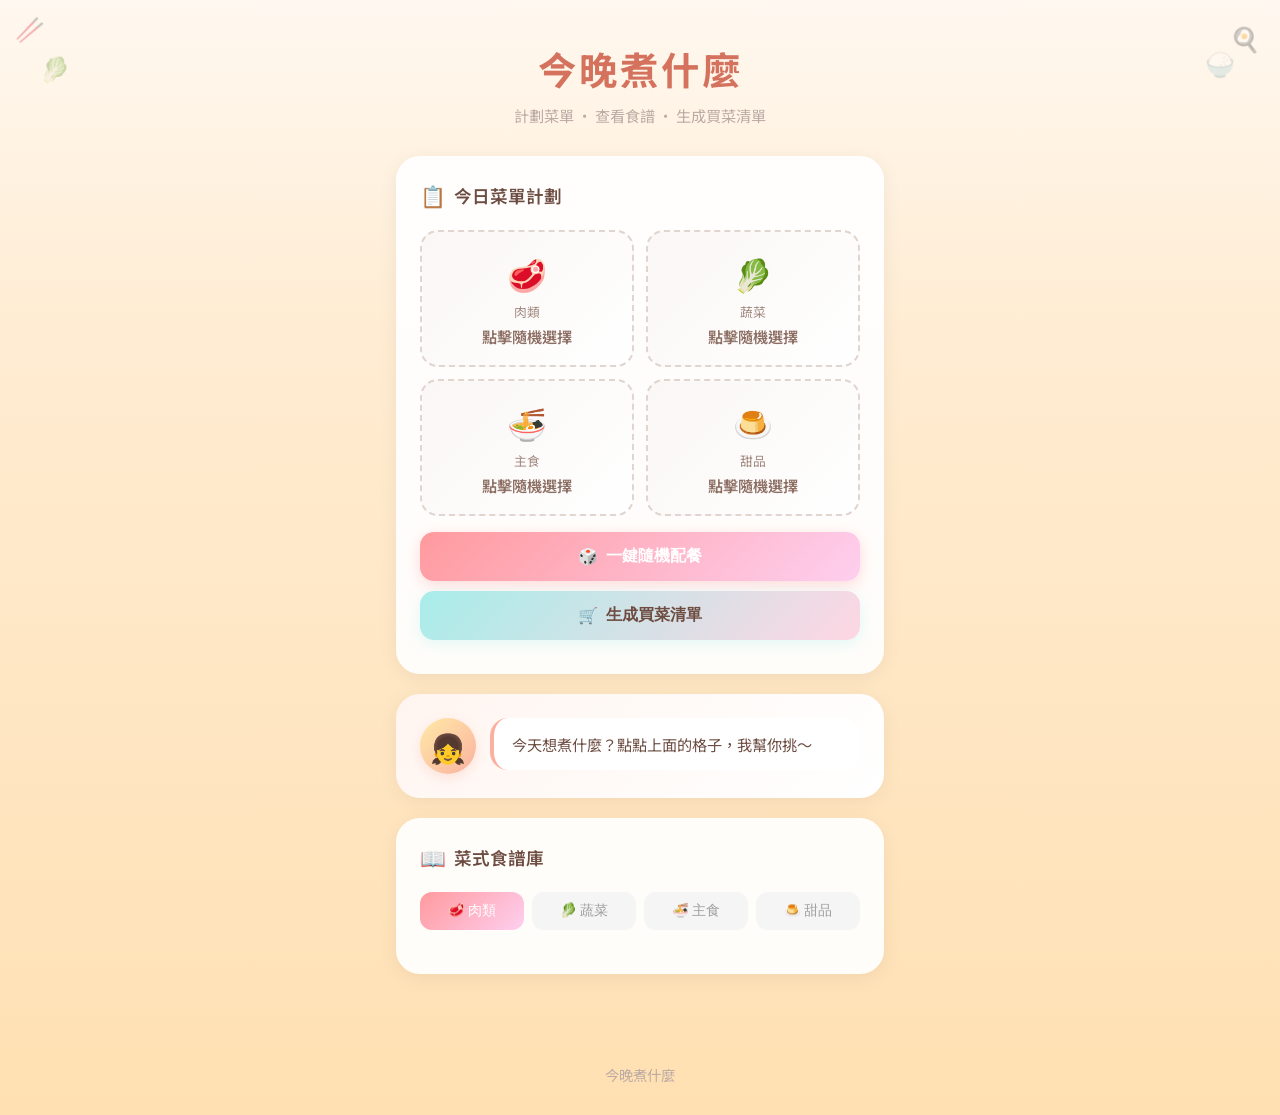
==== index.html @ 06ed7597 "Add files via upload" ====
<!DOCTYPE html>
<html lang="zh-Hant">
<head>
<meta charset="UTF-8">
<meta name="viewport" content="width=device-width, initial-scale=1.0">
<title>今晚煮什麼</title>
<link href="https://fonts.googleapis.com/css2?family=Noto+Sans+TC:wght@300;400;500;700&display=swap" rel="stylesheet">
<link rel="stylesheet" href="style.css">
</head>
<body>
<div id="app">
  <div class="header">
    <span class="floating-icon" style="top:10px;left:15px">🥢</span>
    <span class="floating-icon" style="top:20px;right:20px;animation-delay:0.5s">🍳</span>
    <span class="floating-icon" style="top:50px;left:40px;animation-delay:1s">🥬</span>
    <span class="floating-icon" style="top:45px;right:45px;animation-delay:1.5s">🍚</span>
    <h1>今晚煮什麼</h1>
    <p class="subtitle">計劃菜單 · 查看食譜 · 生成買菜清單</p>
  </div>

  <div class="container">
    <div class="section">
      <div class="section-title"><span class="icon">📋</span><span>今日菜單計劃</span></div>
      <div class="plan-grid">
        <div class="plan-slot" onclick="pickRandom('meat')">
          <div class="slot-icon">🥩</div><div class="slot-label">肉類</div>
          <div class="slot-dish" id="plan-meat">點擊隨機選擇</div>
        </div>
        <div class="plan-slot" onclick="pickRandom('veggie')">
          <div class="slot-icon">🥬</div><div class="slot-label">蔬菜</div>
          <div class="slot-dish" id="plan-veggie">點擊隨機選擇</div>
        </div>
        <div class="plan-slot" onclick="pickRandom('staple')">
          <div class="slot-icon">🍜</div><div class="slot-label">主食</div>
          <div class="slot-dish" id="plan-staple">點擊隨機選擇</div>
        </div>
        <div class="plan-slot" onclick="pickRandom('dessert')">
          <div class="slot-icon">🍮</div><div class="slot-label">甜品</div>
          <div class="slot-dish" id="plan-dessert">點擊隨機選擇</div>
        </div>
      </div>
      <button class="btn-random-all" onclick="randomAll()"><span>🎲</span> 一鍵隨機配餐</button>
      <button class="btn-shopping" onclick="generateShoppingList()"><span>🛒</span> 生成買菜清單</button>
    </div>

    <div class="section daughter-section">
      <div class="daughter-avatar">👧</div>
      <div class="daughter-bubble" id="daughterBubble">今天想煮什麼？點點上面的格子，我幫你挑～</div>
    </div>

    <div class="section">
      <div class="section-title"><span class="icon">📖</span><span>菜式食譜庫</span></div>
      <div class="category-tabs">
        <button class="tab-btn active" onclick="switchTab('meat',this)">🥩 肉類</button>
        <button class="tab-btn" onclick="switchTab('veggie',this)">🥬 蔬菜</button>
        <button class="tab-btn" onclick="switchTab('staple',this)">🍜 主食</button>
        <button class="tab-btn" onclick="switchTab('dessert',this)">🍮 甜品</button>
      </div>
      <div class="dishes-list" id="dishesList"></div>
    </div>
  </div>

  <div class="modal" id="recipeModal" onclick="if(event.target===this)closeModal()">
    <div class="modal-content">
      <button class="modal-close" onclick="closeModal()">✕</button>
      <div class="modal-header">
        <div class="modal-emoji" id="modalEmoji">🍽️</div>
        <h2 id="modalTitle">菜式名稱</h2>
        <div class="modal-tags" id="modalTags"></div>
      </div>
      <div class="modal-body">
        <div class="recipe-section"><h3>📝 食材</h3><div class="ingredients-list" id="modalIngredients"></div></div>
        <div class="recipe-section"><h3>👩‍🍳 做法</h3><div class="steps-list" id="modalSteps"></div></div>
        <div class="recipe-tip" id="modalTip"></div>
      </div>
      <button class="btn-add-plan" onclick="addToPlanFromModal()"><span>➕</span> 加入今日菜單</button>
    </div>
  </div>

  <div class="modal" id="shoppingModal" onclick="if(event.target===this)closeShoppingModal()">
    <div class="modal-content">
      <button class="modal-close" onclick="closeShoppingModal()">✕</button>
      <div class="modal-header">
        <div class="modal-emoji">🛒</div>
        <h2>買菜清單</h2>
        <p style="color:#a1887f;font-size:0.9rem">根據今日菜單自動生成</p>
      </div>
      <div class="shopping-list" id="shoppingList"></div>
      <button class="btn-copy" onclick="copyList()"><span>📋</span> 複製清單</button>
    </div>
  </div>

  <div class="footer"><p>今晚煮什麼</p></div>
</div>

<script src="app.js"></script>
</body>
</html>
---- style.css ----
/* 今晚煮什麼 - 樣式表 */

* { margin:0; padding:0; box-sizing:border-box; }

body {
  font-family: 'Noto Sans TC', -apple-system, sans-serif;
  background: linear-gradient(180deg, #fff8f0 0%, #ffecd2 30%, #ffe0b2 100%);
  min-height: 100vh;
  color: #5d4037;
}

/* ===== 頂部標題 ===== */
.header {
  text-align: center;
  padding: 40px 20px 30px;
  position: relative;
  overflow: hidden;
}

.floating-icon {
  position: absolute;
  font-size: 1.5rem;
  opacity: 0.3;
  animation: float 4s ease-in-out infinite;
}

@keyframes float {
  0%, 100% { transform: translateY(0) rotate(0deg); }
  50% { transform: translateY(-15px) rotate(10deg); }
}

.header h1 {
  font-size: 2.4rem;
  color: #d4725e;
  font-weight: 700;
  letter-spacing: 3px;
}

.subtitle {
  color: #bcaaa4;
  font-size: 0.95rem;
  margin-top: 8px;
}

/* ===== 容器 ===== */
.container {
  max-width: 520px;
  margin: 0 auto;
  padding: 0 16px 40px;
}

/* ===== 區塊 ===== */
.section {
  background: rgba(255, 255, 255, 0.92);
  border-radius: 24px;
  padding: 24px;
  margin-bottom: 20px;
  box-shadow: 0 4px 20px rgba(0, 0, 0, 0.06);
}

.section-title {
  display: flex;
  align-items: center;
  gap: 8px;
  font-size: 1.1rem;
  font-weight: 600;
  color: #6d4c41;
  margin-bottom: 20px;
}

.section-title .icon {
  font-size: 1.3rem;
}

/* ===== 今日菜單計劃 ===== */
.plan-grid {
  display: grid;
  grid-template-columns: 1fr 1fr;
  gap: 12px;
  margin-bottom: 16px;
}

.plan-slot {
  background: linear-gradient(135deg, #faf7f5 0%, #fff 100%);
  border: 2px dashed #e0d5cf;
  border-radius: 18px;
  padding: 18px 12px;
  text-align: center;
  cursor: pointer;
  transition: all 0.3s ease;
}

.plan-slot:hover {
  border-color: #ffccbc;
  transform: translateY(-3px);
  box-shadow: 0 6px 20px rgba(255, 154, 158, 0.15);
}

.plan-slot.filled {
  border-style: solid;
  border-color: #ffab91;
  background: linear-gradient(135deg, #fff3e0 0%, #fff8f0 100%);
}

.slot-icon {
  font-size: 2rem;
  margin-bottom: 6px;
}

.slot-label {
  font-size: 0.8rem;
  color: #a1887f;
  margin-bottom: 4px;
}

.slot-dish {
  font-size: 0.95rem;
  font-weight: 600;
  color: #8d6e63;
  min-height: 22px;
}

.plan-slot.filled .slot-dish {
  color: #d4725e;
}

/* ===== 按鈕 ===== */
.btn-random-all,
.btn-shopping {
  width: 100%;
  padding: 14px;
  border: none;
  border-radius: 14px;
  font-size: 1rem;
  font-weight: 600;
  cursor: pointer;
  transition: all 0.3s;
  margin-bottom: 10px;
  display: flex;
  align-items: center;
  justify-content: center;
  gap: 8px;
}

.btn-random-all {
  background: linear-gradient(135deg, #ff9a9e 0%, #fecfef 100%);
  color: #fff;
  box-shadow: 0 4px 15px rgba(255, 154, 158, 0.35);
}

.btn-random-all:hover {
  transform: translateY(-2px);
}

.btn-shopping {
  background: linear-gradient(135deg, #a8edea 0%, #fed6e3 100%);
  color: #6d4c41;
  box-shadow: 0 4px 15px rgba(168, 237, 234, 0.35);
}

.btn-shopping:hover {
  transform: translateY(-2px);
}

/* ===== 小助手 ===== */
.daughter-section {
  display: flex;
  align-items: flex-start;
  gap: 14px;
  background: linear-gradient(135deg, #fff5f0 0%, #fff 100%);
}

.daughter-avatar {
  width: 56px;
  height: 56px;
  border-radius: 50%;
  background: linear-gradient(135deg, #ffeaa7 0%, #fab1a0 100%);
  display: flex;
  align-items: center;
  justify-content: center;
  font-size: 1.8rem;
  flex-shrink: 0;
  box-shadow: 0 4px 12px rgba(250, 177, 160, 0.3);
}

.daughter-bubble {
  flex: 1;
  background: #fff;
  border-radius: 18px;
  padding: 14px 18px;
  font-size: 0.95rem;
  color: #6d4c41;
  line-height: 1.6;
  border-left: 4px solid #fab1a0;
}

/* ===== 分類標籤 ===== */
.category-tabs {
  display: flex;
  gap: 8px;
  margin-bottom: 16px;
  overflow-x: auto;
  padding-bottom: 4px;
}

.tab-btn {
  flex: 1;
  min-width: 80px;
  padding: 10px 8px;
  border: none;
  border-radius: 12px;
  background: #f5f5f5;
  color: #9e9e9e;
  font-size: 0.85rem;
  font-weight: 500;
  cursor: pointer;
  transition: all 0.3s;
  white-space: nowrap;
}

.tab-btn.active {
  background: linear-gradient(135deg, #ff9a9e 0%, #fecfef 100%);
  color: #fff;
}

/* ===== 菜式卡片 ===== */
.dishes-list {
  display: flex;
  flex-direction: column;
  gap: 10px;
}

.dish-card {
  background: #fafafa;
  border-radius: 16px;
  padding: 16px;
  cursor: pointer;
  transition: all 0.3s;
  border: 2px solid transparent;
  display: flex;
  align-items: center;
  gap: 14px;
}

.dish-card:hover {
  border-color: #ffccbc;
  transform: translateX(4px);
}

.dish-emoji {
  font-size: 2.2rem;
  flex-shrink: 0;
}

.dish-info {
  flex: 1;
}

.dish-name {
  font-weight: 600;
  color: #5d4037;
  font-size: 1.05rem;
  margin-bottom: 4px;
}

.dish-desc {
  font-size: 0.85rem;
  color: #a1887f;
}

.dish-tags {
  display: flex;
  gap: 6px;
  margin-top: 6px;
}

.dish-tag {
  font-size: 0.7rem;
  padding: 3px 10px;
  border-radius: 20px;
  font-weight: 500;
}

.tag-easy {
  background: #e8f5e9;
  color: #2e7d32;
}

.tag-hard {
  background: #fff3e0;
  color: #e65100;
}

.tag-home {
  background: #fce4ec;
  color: #c2185b;
}

/* ===== 彈窗 ===== */
.modal {
  display: none;
  position: fixed;
  top: 0;
  left: 0;
  width: 100%;
  height: 100%;
  background: rgba(0, 0, 0, 0.45);
  z-index: 1000;
  align-items: center;
  justify-content: center;
  padding: 20px;
}

.modal.active {
  display: flex;
}

.modal-content {
  background: #fff;
  border-radius: 28px;
  max-width: 480px;
  width: 100%;
  max-height: 85vh;
  overflow-y: auto;
  position: relative;
}

.modal-close {
  position: absolute;
  top: 16px;
  right: 16px;
  width: 36px;
  height: 36px;
  border-radius: 50%;
  border: none;
  background: #f5f5f5;
  color: #8d6e63;
  font-size: 1.1rem;
  cursor: pointer;
}

.modal-header {
  text-align: center;
  padding: 32px 24px 20px;
  background: linear-gradient(180deg, #fff8f0 0%, #fff 100%);
  border-radius: 28px 28px 0 0;
}

.modal-emoji {
  font-size: 3.5rem;
  margin-bottom: 8px;
}

.modal-header h2 {
  color: #6d4c41;
  font-size: 1.4rem;
}

.modal-tags {
  display: flex;
  justify-content: center;
  gap: 8px;
  margin-top: 10px;
}

.modal-body {
  padding: 0 24px 24px;
}

/* ===== 食譜內容 ===== */
.recipe-section {
  margin-bottom: 24px;
}

.recipe-section h3 {
  color: #d4725e;
  font-size: 1rem;
  margin-bottom: 12px;
}

.ingredients-list {
  display: flex;
  flex-wrap: wrap;
  gap: 8px;
}

.ingredient-item {
  background: #fff3e0;
  color: #6d4c41;
  padding: 6px 14px;
  border-radius: 20px;
  font-size: 0.9rem;
  border: 1px solid #ffe0b2;
}

.step-item {
  display: flex;
  gap: 12px;
  margin-bottom: 14px;
  align-items: flex-start;
}

.step-num {
  width: 28px;
  height: 28px;
  border-radius: 50%;
  background: linear-gradient(135deg, #ff9a9e 0%, #fecfef 100%);
  color: #fff;
  display: flex;
  align-items: center;
  justify-content: center;
  font-size: 0.8rem;
  font-weight: 700;
  flex-shrink: 0;
}

.step-text {
  flex: 1;
  color: #5d4037;
  font-size: 0.95rem;
  line-height: 1.7;
  padding-top: 2px;
}

.recipe-tip {
  background: linear-gradient(135deg, #e8f5e9 0%, #f1f8e9 100%);
  border-radius: 14px;
  padding: 14px 18px;
  color: #33691e;
  font-size: 0.9rem;
  line-height: 1.6;
  border-left: 4px solid #81c784;
}

.btn-add-plan {
  width: calc(100% - 48px);
  margin: 0 24px 24px;
  padding: 14px;
  border: none;
  border-radius: 14px;
  background: linear-gradient(135deg, #ff9a9e 0%, #fecfef 100%);
  color: #fff;
  font-size: 1rem;
  font-weight: 600;
  cursor: pointer;
  display: flex;
  align-items: center;
  justify-content: center;
  gap: 8px;
}

/* ===== 買菜清單 ===== */
.shopping-list {
  padding: 0 24px 20px;
}

.shopping-category {
  margin-bottom: 16px;
}

.shopping-category h4 {
  color: #d4725e;
  font-size: 0.95rem;
  margin-bottom: 8px;
}

.shopping-item {
  display: flex;
  align-items: center;
  gap: 10px;
  padding: 8px 0;
  border-bottom: 1px solid #f5f5f5;
  font-size: 0.95rem;
  color: #5d4037;
}

.shopping-item input[type="checkbox"] {
  width: 20px;
  height: 20px;
  accent-color: #ff9a9e;
  cursor: pointer;
}

.shopping-item.checked {
  text-decoration: line-through;
  color: #bdbdbd;
}

.btn-copy {
  width: calc(100% - 48px);
  margin: 0 24px 24px;
  padding: 14px;
  border: 2px dashed #ffccbc;
  border-radius: 14px;
  background: #fff;
  color: #d4725e;
  font-size: 1rem;
  font-weight: 600;
  cursor: pointer;
  display: flex;
  align-items: center;
  justify-content: center;
  gap: 8px;
}

/* ===== 底部 ===== */
.footer {
  text-align: center;
  padding: 30px 20px;
  color: #bcaaa4;
  font-size: 0.9rem;
}

/* ===== 響應式 ===== */
@media (max-width: 400px) {
  .header h1 {
    font-size: 2rem;
  }
  .plan-grid {
    gap: 8px;
  }
  .plan-slot {
    padding: 14px 8px;
  }
  .slot-icon {
    font-size: 1.6rem;
  }
}
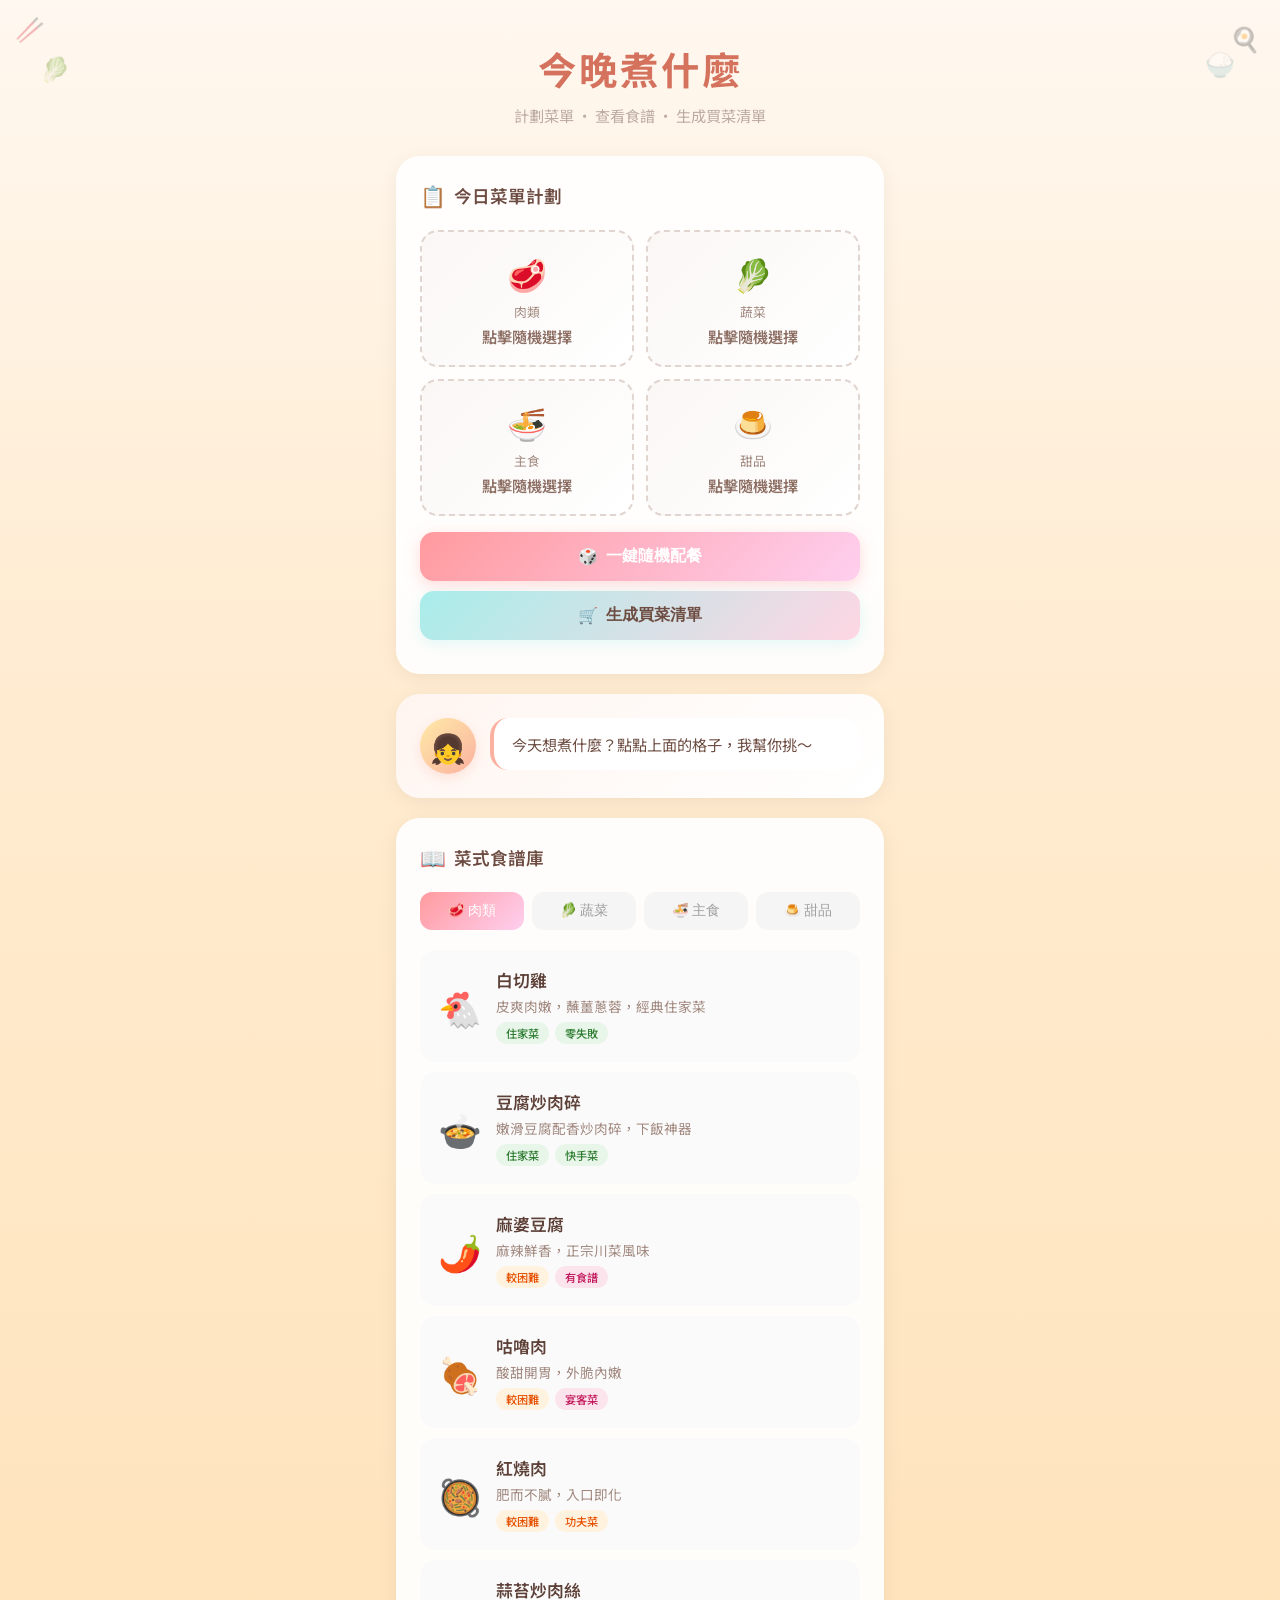
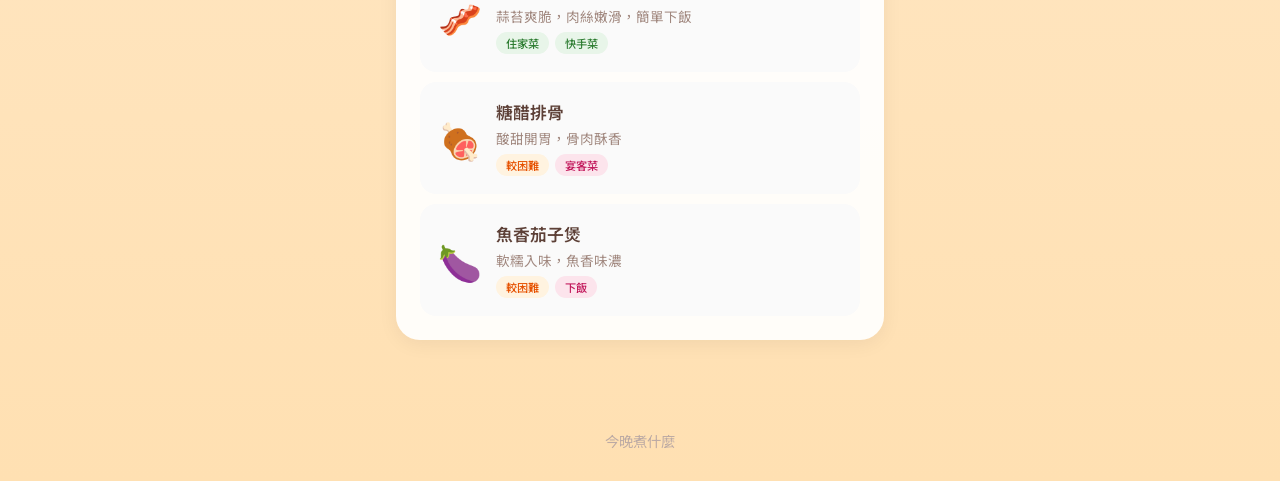
==== commit 2de5967c: "Update index.html" ====
--- a/index.html
+++ b/index.html
@@ -5,7 +5,535 @@
 <meta name="viewport" content="width=device-width, initial-scale=1.0">
 <title>今晚煮什麼</title>
 <link href="https://fonts.googleapis.com/css2?family=Noto+Sans+TC:wght@300;400;500;700&display=swap" rel="stylesheet">
-<link rel="stylesheet" href="style.css">
+<style>
+/* ===== 樣式 ===== */
+* { margin:0; padding:0; box-sizing:border-box; }
+
+body {
+  font-family: 'Noto Sans TC', -apple-system, sans-serif;
+  background: linear-gradient(180deg, #fff8f0 0%, #ffecd2 30%, #ffe0b2 100%);
+  min-height: 100vh;
+  color: #5d4037;
+}
+
+/* ===== 頂部標題 ===== */
+.header {
+  text-align: center;
+  padding: 40px 20px 30px;
+  position: relative;
+  overflow: hidden;
+}
+
+.floating-icon {
+  position: absolute;
+  font-size: 1.5rem;
+  opacity: 0.3;
+  animation: float 4s ease-in-out infinite;
+}
+
+@keyframes float {
+  0%, 100% { transform: translateY(0) rotate(0deg); }
+  50% { transform: translateY(-15px) rotate(10deg); }
+}
+
+.header h1 {
+  font-size: 2.4rem;
+  color: #d4725e;
+  font-weight: 700;
+  letter-spacing: 3px;
+}
+
+.subtitle {
+  color: #bcaaa4;
+  font-size: 0.95rem;
+  margin-top: 8px;
+}
+
+/* ===== 容器 ===== */
+.container {
+  max-width: 520px;
+  margin: 0 auto;
+  padding: 0 16px 40px;
+}
+
+/* ===== 區塊 ===== */
+.section {
+  background: rgba(255, 255, 255, 0.92);
+  border-radius: 24px;
+  padding: 24px;
+  margin-bottom: 20px;
+  box-shadow: 0 4px 20px rgba(0, 0, 0, 0.06);
+}
+
+.section-title {
+  display: flex;
+  align-items: center;
+  gap: 8px;
+  font-size: 1.1rem;
+  font-weight: 600;
+  color: #6d4c41;
+  margin-bottom: 20px;
+}
+
+.section-title .icon {
+  font-size: 1.3rem;
+}
+
+/* ===== 今日菜單計劃 ===== */
+.plan-grid {
+  display: grid;
+  grid-template-columns: 1fr 1fr;
+  gap: 12px;
+  margin-bottom: 16px;
+}
+
+.plan-slot {
+  background: linear-gradient(135deg, #faf7f5 0%, #fff 100%);
+  border: 2px dashed #e0d5cf;
+  border-radius: 18px;
+  padding: 18px 12px;
+  text-align: center;
+  cursor: pointer;
+  transition: all 0.3s ease;
+}
+
+.plan-slot:hover {
+  border-color: #ffccbc;
+  transform: translateY(-3px);
+  box-shadow: 0 6px 20px rgba(255, 154, 158, 0.15);
+}
+
+.plan-slot.filled {
+  border-style: solid;
+  border-color: #ffab91;
+  background: linear-gradient(135deg, #fff3e0 0%, #fff8f0 100%);
+}
+
+.slot-icon {
+  font-size: 2rem;
+  margin-bottom: 6px;
+}
+
+.slot-label {
+  font-size: 0.8rem;
+  color: #a1887f;
+  margin-bottom: 4px;
+}
+
+.slot-dish {
+  font-size: 0.95rem;
+  font-weight: 600;
+  color: #8d6e63;
+  min-height: 22px;
+}
+
+.plan-slot.filled .slot-dish {
+  color: #d4725e;
+}
+
+/* ===== 按鈕 ===== */
+.btn-random-all,
+.btn-shopping {
+  width: 100%;
+  padding: 14px;
+  border: none;
+  border-radius: 14px;
+  font-size: 1rem;
+  font-weight: 600;
+  cursor: pointer;
+  transition: all 0.3s;
+  margin-bottom: 10px;
+  display: flex;
+  align-items: center;
+  justify-content: center;
+  gap: 8px;
+}
+
+.btn-random-all {
+  background: linear-gradient(135deg, #ff9a9e 0%, #fecfef 100%);
+  color: #fff;
+  box-shadow: 0 4px 15px rgba(255, 154, 158, 0.35);
+}
+
+.btn-random-all:hover {
+  transform: translateY(-2px);
+}
+
+.btn-shopping {
+  background: linear-gradient(135deg, #a8edea 0%, #fed6e3 100%);
+  color: #6d4c41;
+  box-shadow: 0 4px 15px rgba(168, 237, 234, 0.35);
+}
+
+.btn-shopping:hover {
+  transform: translateY(-2px);
+}
+
+/* ===== 小助手 ===== */
+.daughter-section {
+  display: flex;
+  align-items: flex-start;
+  gap: 14px;
+  background: linear-gradient(135deg, #fff5f0 0%, #fff 100%);
+}
+
+.daughter-avatar {
+  width: 56px;
+  height: 56px;
+  border-radius: 50%;
+  background: linear-gradient(135deg, #ffeaa7 0%, #fab1a0 100%);
+  display: flex;
+  align-items: center;
+  justify-content: center;
+  font-size: 1.8rem;
+  flex-shrink: 0;
+  box-shadow: 0 4px 12px rgba(250, 177, 160, 0.3);
+}
+
+.daughter-bubble {
+  flex: 1;
+  background: #fff;
+  border-radius: 18px;
+  padding: 14px 18px;
+  font-size: 0.95rem;
+  color: #6d4c41;
+  line-height: 1.6;
+  border-left: 4px solid #fab1a0;
+}
+
+/* ===== 分類標籤 ===== */
+.category-tabs {
+  display: flex;
+  gap: 8px;
+  margin-bottom: 16px;
+  overflow-x: auto;
+  padding-bottom: 4px;
+}
+
+.tab-btn {
+  flex: 1;
+  min-width: 80px;
+  padding: 10px 8px;
+  border: none;
+  border-radius: 12px;
+  background: #f5f5f5;
+  color: #9e9e9e;
+  font-size: 0.85rem;
+  font-weight: 500;
+  cursor: pointer;
+  transition: all 0.3s;
+  white-space: nowrap;
+}
+
+.tab-btn.active {
+  background: linear-gradient(135deg, #ff9a9e 0%, #fecfef 100%);
+  color: #fff;
+}
+
+/* ===== 菜式卡片 ===== */
+.dishes-list {
+  display: flex;
+  flex-direction: column;
+  gap: 10px;
+}
+
+.dish-card {
+  background: #fafafa;
+  border-radius: 16px;
+  padding: 16px;
+  cursor: pointer;
+  transition: all 0.3s;
+  border: 2px solid transparent;
+  display: flex;
+  align-items: center;
+  gap: 14px;
+}
+
+.dish-card:hover {
+  border-color: #ffccbc;
+  transform: translateX(4px);
+}
+
+.dish-emoji {
+  font-size: 2.2rem;
+  flex-shrink: 0;
+}
+
+.dish-info {
+  flex: 1;
+}
+
+.dish-name {
+  font-weight: 600;
+  color: #5d4037;
+  font-size: 1.05rem;
+  margin-bottom: 4px;
+}
+
+.dish-desc {
+  font-size: 0.85rem;
+  color: #a1887f;
+}
+
+.dish-tags {
+  display: flex;
+  gap: 6px;
+  margin-top: 6px;
+}
+
+.dish-tag {
+  font-size: 0.7rem;
+  padding: 3px 10px;
+  border-radius: 20px;
+  font-weight: 500;
+}
+
+.tag-easy {
+  background: #e8f5e9;
+  color: #2e7d32;
+}
+
+.tag-hard {
+  background: #fff3e0;
+  color: #e65100;
+}
+
+.tag-home {
+  background: #fce4ec;
+  color: #c2185b;
+}
+
+/* ===== 彈窗 ===== */
+.modal {
+  display: none;
+  position: fixed;
+  top: 0;
+  left: 0;
+  width: 100%;
+  height: 100%;
+  background: rgba(0, 0, 0, 0.45);
+  z-index: 1000;
+  align-items: center;
+  justify-content: center;
+  padding: 20px;
+}
+
+.modal.active {
+  display: flex;
+}
+
+.modal-content {
+  background: #fff;
+  border-radius: 28px;
+  max-width: 480px;
+  width: 100%;
+  max-height: 85vh;
+  overflow-y: auto;
+  position: relative;
+}
+
+.modal-close {
+  position: absolute;
+  top: 16px;
+  right: 16px;
+  width: 36px;
+  height: 36px;
+  border-radius: 50%;
+  border: none;
+  background: #f5f5f5;
+  color: #8d6e63;
+  font-size: 1.1rem;
+  cursor: pointer;
+}
+
+.modal-header {
+  text-align: center;
+  padding: 32px 24px 20px;
+  background: linear-gradient(180deg, #fff8f0 0%, #fff 100%);
+  border-radius: 28px 28px 0 0;
+}
+
+.modal-emoji {
+  font-size: 3.5rem;
+  margin-bottom: 8px;
+}
+
+.modal-header h2 {
+  color: #6d4c41;
+  font-size: 1.4rem;
+}
+
+.modal-tags {
+  display: flex;
+  justify-content: center;
+  gap: 8px;
+  margin-top: 10px;
+}
+
+.modal-body {
+  padding: 0 24px 24px;
+}
+
+/* ===== 食譜內容 ===== */
+.recipe-section {
+  margin-bottom: 24px;
+}
+
+.recipe-section h3 {
+  color: #d4725e;
+  font-size: 1rem;
+  margin-bottom: 12px;
+}
+
+.ingredients-list {
+  display: flex;
+  flex-wrap: wrap;
+  gap: 8px;
+}
+
+.ingredient-item {
+  background: #fff3e0;
+  color: #6d4c41;
+  padding: 6px 14px;
+  border-radius: 20px;
+  font-size: 0.9rem;
+  border: 1px solid #ffe0b2;
+}
+
+.step-item {
+  display: flex;
+  gap: 12px;
+  margin-bottom: 14px;
+  align-items: flex-start;
+}
+
+.step-num {
+  width: 28px;
+  height: 28px;
+  border-radius: 50%;
+  background: linear-gradient(135deg, #ff9a9e 0%, #fecfef 100%);
+  color: #fff;
+  display: flex;
+  align-items: center;
+  justify-content: center;
+  font-size: 0.8rem;
+  font-weight: 700;
+  flex-shrink: 0;
+}
+
+.step-text {
+  flex: 1;
+  color: #5d4037;
+  font-size: 0.95rem;
+  line-height: 1.7;
+  padding-top: 2px;
+}
+
+.recipe-tip {
+  background: linear-gradient(135deg, #e8f5e9 0%, #f1f8e9 100%);
+  border-radius: 14px;
+  padding: 14px 18px;
+  color: #33691e;
+  font-size: 0.9rem;
+  line-height: 1.6;
+  border-left: 4px solid #81c784;
+}
+
+.btn-add-plan {
+  width: calc(100% - 48px);
+  margin: 0 24px 24px;
+  padding: 14px;
+  border: none;
+  border-radius: 14px;
+  background: linear-gradient(135deg, #ff9a9e 0%, #fecfef 100%);
+  color: #fff;
+  font-size: 1rem;
+  font-weight: 600;
+  cursor: pointer;
+  display: flex;
+  align-items: center;
+  justify-content: center;
+  gap: 8px;
+}
+
+/* ===== 買菜清單 ===== */
+.shopping-list {
+  padding: 0 24px 20px;
+}
+
+.shopping-category {
+  margin-bottom: 16px;
+}
+
+.shopping-category h4 {
+  color: #d4725e;
+  font-size: 0.95rem;
+  margin-bottom: 8px;
+}
+
+.shopping-item {
+  display: flex;
+  align-items: center;
+  gap: 10px;
+  padding: 8px 0;
+  border-bottom: 1px solid #f5f5f5;
+  font-size: 0.95rem;
+  color: #5d4037;
+}
+
+.shopping-item input[type="checkbox"] {
+  width: 20px;
+  height: 20px;
+  accent-color: #ff9a9e;
+  cursor: pointer;
+}
+
+.shopping-item.checked {
+  text-decoration: line-through;
+  color: #bdbdbd;
+}
+
+.btn-copy {
+  width: calc(100% - 48px);
+  margin: 0 24px 24px;
+  padding: 14px;
+  border: 2px dashed #ffccbc;
+  border-radius: 14px;
+  background: #fff;
+  color: #d4725e;
+  font-size: 1rem;
+  font-weight: 600;
+  cursor: pointer;
+  display: flex;
+  align-items: center;
+  justify-content: center;
+  gap: 8px;
+}
+
+/* ===== 底部 ===== */
+.footer {
+  text-align: center;
+  padding: 30px 20px;
+  color: #bcaaa4;
+  font-size: 0.9rem;
+}
+
+/* ===== 響應式 ===== */
+@media (max-width: 400px) {
+  .header h1 {
+    font-size: 2rem;
+  }
+  .plan-grid {
+    gap: 8px;
+  }
+  .plan-slot {
+    padding: 14px 8px;
+  }
+  .slot-icon {
+    font-size: 1.6rem;
+  }
+}
+</style>
 </head>
 <body>
 <div id="app">
@@ -93,6 +621,669 @@
   <div class="footer"><p>今晚煮什麼</p></div>
 </div>
 
-<script src="app.js"></script>
+<script>
+// ===================== 食譜數據 =====================
+const recipes = {
+  meat: [
+    {
+      id: 'baiqieji', name: '白切雞', emoji: '🐔',
+      desc: '皮爽肉嫩，蘸薑蔥蓉，經典住家菜',
+      difficulty: 'easy', tags: ['住家菜', '零失敗'],
+      ingredients: ['新鮮雞 1 隻（約 1.2kg）', '薑 1 大塊', '蔥 3 條', '鹽 2 茶匙', '料酒 2 湯匙', '冰水 1 大盆'],
+      steps: [
+        '雞洗淨，用鹽均勻塗抹雞身內外，醃 15 分鐘',
+        '大鍋水加薑片、蔥段、料酒煮滾',
+        '手提雞頭，將雞身浸入滾水燙 10 秒，提起瀝水，重複 3 次（讓皮緊實）',
+        '整隻雞放入鍋中，小火煮 25 分鐘（水保持微滾不沸騰）',
+        '關火燜 15 分鐘，取出立刻浸入冰水 10 分鐘',
+        '斬件上碟，配薑蔥蓉蘸料（薑蔥切末，熱油淋上，加鹽拌勻）'
+      ],
+      tip: '💡 浸冰水讓雞皮爽脆，肉質更嫩滑。雞胸最厚處插入筷子，流出清汁即熟。'
+    },
+    {
+      id: 'doufuchaorousui', name: '豆腐炒肉碎', emoji: '🍲',
+      desc: '嫩滑豆腐配香炒肉碎，下飯神器',
+      difficulty: 'easy', tags: ['住家菜', '快手菜'],
+      ingredients: ['嫩豆腐 2 盒', '豬肉碎 200g', '蒜頭 3 瓣', '生抽 2 湯匙', '蠔油 1 湯匙', '糖 1 茶匙', '蔥花適量', '胡椒粉少許'],
+      steps: [
+        '豆腐切小塊，用鹽水浸泡 5 分鐘（去豆腥味），瀝乾',
+        '熱油爆香蒜末，加入肉碎炒至變色散開',
+        '加入生抽、蠔油、糖、胡椒粉調味，炒勻',
+        '輕輕放入豆腐，用鍋鏟背推勻（不要翻炒，豆腐易碎）',
+        '加 2 湯匙水，蓋蓋小火燜 3 分鐘讓豆腐入味',
+        '開蓋大火收汁，撒上蔥花即可'
+      ],
+      tip: '💡 用嫩豆腐口感最好，推的時候輕手，豆腐就不會碎。'
+    },
+    {
+      id: 'mapodoufu', name: '麻婆豆腐', emoji: '🌶️',
+      desc: '麻辣鮮香，正宗川菜風味',
+      difficulty: 'hard', tags: ['較困難', '有食譜'],
+      ingredients: ['嫩豆腐 1 盒', '豬絞肉 150g', '豆瓣醬 1.5 湯匙', '花椒粉 1 茶匙', '蒜末 1 湯匙', '薑末 1 茶匙', '蔥花適量', '生抽 1 湯匙', '太白粉水（勾芡用）'],
+      steps: [
+        '豆腐切 2cm 小方塊，鹽水焯燙 2 分鐘，瀝乾備用',
+        '熱油爆香蒜末、薑末，加入絞肉炒至變色',
+        '加入豆瓣醬小火炒出紅油（約 1 分鐘，不要炒焦）',
+        '倒入清水 200ml 煮滾，加入生抽調味',
+        '輕輕放入豆腐，小火煮 5 分鐘讓豆腐入味',
+        '分 2-3 次淋入太白粉水勾芡，推勻至湯汁濃稠',
+        '盛碟，撒上花椒粉和蔥花即可'
+      ],
+      tip: '💡 豆瓣醬本身有鹹味，不用再額外加鹽。勾芡分次加入，濃稠度更好控制。'
+    },
+    {
+      id: 'gulurou', name: '咕嚕肉', emoji: '🍖',
+      desc: '酸甜開胃，外脆內嫩',
+      difficulty: 'hard', tags: ['較困難', '宴客菜'],
+      ingredients: ['豬頸肉 400g', '青椒 1 個', '紅椒 1 個', '菠蘿 4 片', '雞蛋 1 隻', '生粉 3 湯匙', '番茄醬 3 湯匙', '白醋 2 湯匙', '糖 3 湯匙', '生抽 1 湯匙'],
+      steps: [
+        '豬肉切小塊，用生抽、糖、雞蛋醃 20 分鐘',
+        '加入生粉拌勻，讓每塊肉均勻裹上粉漿',
+        '熱油至 170°C，逐塊放入肉塊炸至金黃（約 3 分鐘），撈起',
+        '油溫升至 190°C，回鍋複炸 30 秒至酥脆',
+        '調酸甜汁：番茄醬、白醋、糖、2 湯匙水拌勻',
+        '少油炒香青紅椒和菠蘿，倒入酸甜汁煮滾',
+        '放入炸好的肉塊快速翻炒裹汁，立刻上碟'
+      ],
+      tip: '💡 複炸是酥脆的關鍵！肉塊裹汁要快，否則會變軟。'
+    },
+    {
+      id: 'hongshaorou', name: '紅燒肉', emoji: '🥘',
+      desc: '肥而不膩，入口即化',
+      difficulty: 'hard', tags: ['較困難', '功夫菜'],
+      ingredients: ['五花肉 600g', '冰糖 30g', '生抽 3 湯匙', '老抽 1 湯匙', '料酒 3 湯匙', '薑 5 片', '蔥 2 條', '八角 2 顆', '桂皮 1 小塊'],
+      steps: [
+        '五花肉切 3cm 方塊，冷水下鍋加薑片、料酒焯水，撈起洗淨',
+        '少油小火炒冰糖至融化呈琥珀色（炒糖色）',
+        '放入肉塊翻炒上色，加入薑片、八角、桂皮炒香',
+        '加入生抽、老抽、料酒，倒入熱水剛好蓋過肉塊',
+        '大火煮滾後轉小火，蓋蓋燜煮 45 分鐘',
+        '開蓋大火收汁，不停翻炒至湯汁濃稠裹在肉上即可'
+      ],
+      tip: '💡 一定要加熱水，冷水會讓肉變硬。炒糖色小火慢炒，焦了會苦。'
+    },
+    {
+      id: 'suantairousi', name: '蒜苔炒肉絲', emoji: '🥓',
+      desc: '蒜苔爽脆，肉絲嫩滑，簡單下飯',
+      difficulty: 'easy', tags: ['住家菜', '快手菜'],
+      ingredients: ['蒜苔 300g', '豬肉絲 200g', '蒜頭 2 瓣', '生抽 1 湯匙', '料酒 1 湯匙', '生粉 1 茶匙', '鹽 半茶匙', '糖 少許'],
+      steps: [
+        '肉絲用生抽、料酒、生粉醃 15 分鐘',
+        '蒜苔洗淨切段，蒜頭切片',
+        '熱油快炒肉絲至變色，盛起備用',
+        '原鍋加油爆香蒜片，倒入蒜苔大火快炒 2 分鐘',
+        '加入肉絲回鍋，加鹽、糖調味，炒勻即可'
+      ],
+      tip: '💡 蒜苔不要炒太久，保持爽脆口感。肉絲先炒定型再回鍋，不會老。'
+    },
+    {
+      id: 'tangcupaigu', name: '糖醋排骨', emoji: '🍖',
+      desc: '酸甜開胃，骨肉酥香',
+      difficulty: 'hard', tags: ['較困難', '宴客菜'],
+      ingredients: ['排骨 500g', '番茄醬 3 湯匙', '白醋 2 湯匙', '糖 3 湯匙', '生抽 1 湯匙', '料酒 2 湯匙', '薑 3 片', '生粉 2 湯匙', '白芝麻適量'],
+      steps: [
+        '排骨切小段，冷水下鍋加薑片、料酒焯水，撈起瀝乾',
+        '用生抽、料酒醃 20 分鐘，裹上薄薄一層生粉',
+        '熱油至 170°C，放入排骨炸至金黃（約 5 分鐘），撈起',
+        '油溫升至 190°C，回鍋複炸 1 分鐘至酥脆',
+        '調汁：番茄醬、白醋、糖、生抽、3 湯匙水拌勻',
+        '少油煮滾調汁，倒入排骨快速翻炒裹勻',
+        '盛碟撒上白芝麻即可'
+      ],
+      tip: '💡 排骨先焯水去血水，炸出來更香。複炸讓外皮更酥脆。'
+    },
+    {
+      id: 'qiezibao', name: '魚香茄子煲', emoji: '🍆',
+      desc: '軟糯入味，魚香味濃',
+      difficulty: 'hard', tags: ['較困難', '下飯'],
+      ingredients: ['茄子 2 條', '豬絞肉 100g', '豆瓣醬 1 湯匙', '蒜末 1 湯匙', '薑末 1 茶匙', '蔥花適量', '生抽 1 湯匙', '糖 1 茶匙', '醋 1 茶匙', '太白粉水'],
+      steps: [
+        '茄子切條，用鹽醃 10 分鐘擠出水分',
+        '熱油將茄子炸至微黃軟身，撈起瀝油',
+        '少油爆香蒜末、薑末，加入絞肉炒散',
+        '加入豆瓣醬炒出紅油，倒入炸好的茄子',
+        '加生抽、糖、醋、少許水，小火燜 5 分鐘',
+        '勾芡，撒上蔥花，盛入預熱的砂鍋即可'
+      ],
+      tip: '💡 茄子先醃鹽擠水，炸的時候不會吸太多油。砂鍋預熱能保持溫度。'
+    }
+  ],
+  veggie: [
+    {
+      id: 'caixin', name: '蒜蓉菜心', emoji: '🥬',
+      desc: '翠綠爽口，簡單清炒保留鮮甜',
+      difficulty: 'easy', tags: ['住家菜', '5分鐘'],
+      ingredients: ['菜心 400g', '蒜頭 4 瓣', '鹽 1 茶匙', '糖 半茶匙', '生抽 1 湯匙', '料酒 1 湯匙'],
+      steps: [
+        '菜心洗淨，粗莖部分用刀輕拍（易熟入味）',
+        '蒜頭切末備用',
+        '大火熱油，先下菜心莖部炒 30 秒',
+        '加入菜葉和蒜末，大火快炒 1 分鐘',
+        '沿鍋邊淋入料酒，加鹽、糖、生抽調味',
+        '快速炒勻，菜心變深綠色立刻起鍋'
+      ],
+      tip: '💡 大火快炒是保持翠綠的秘訣！不要蓋蓋，否則菜會變黃。'
+    },
+    {
+      id: 'shouyubaicai', name: '手撕包菜', emoji: '🥗',
+      desc: '酸辣開胃，比刀切更入味',
+      difficulty: 'easy', tags: ['住家菜', '下飯'],
+      ingredients: ['包菜 半個', '乾辣椒 3 條', '蒜頭 3 瓣', '花椒 1 茶匙', '生抽 2 湯匙', '陳醋 1 湯匙', '糖 1 茶匙'],
+      steps: [
+        '包菜用手撕成小片（比刀切更易入味），洗淨瀝乾',
+        '蒜頭切片，乾辣椒剪段去籽',
+        '熱油爆香花椒後撈出（只留香味）',
+        '加入蒜片和乾辣椒爆香',
+        '倒入包菜，大火翻炒至微微變軟',
+        '加入生抽、陳醋、糖，快速炒勻即可'
+      ],
+      tip: '💡 包菜要瀝乾水，否則炒出來水汪汪。手撕比刀切口感更好。'
+    },
+    {
+      id: 'mapodoufu-veg', name: '麻婆豆腐（素版）', emoji: '🌱',
+      desc: '用香菇代替肉碎，一樣麻辣過癮',
+      difficulty: 'hard', tags: ['較困難', '素食'],
+      ingredients: ['嫩豆腐 1 盒', '鮮香菇 4 朵', '豆瓣醬 1 湯匙', '花椒粉 1 茶匙', '蒜末 1 湯匙', '生抽 1 湯匙', '蔥花適量', '太白粉水'],
+      steps: [
+        '豆腐切小塊，鹽水焯燙 2 分鐘瀝乾',
+        '香菇切丁，用少許油炒至金黃微焦（模擬肉香）',
+        '加入豆瓣醬小火炒出紅油',
+        '倒入清水 200ml，加生抽調味',
+        '放入豆腐小火煮 5 分鐘',
+        '勾芡，撒花椒粉和蔥花即可'
+      ],
+      tip: '💡 香菇要炒到微焦才有「肉」的口感，不要急著加水。'
+    },
+    {
+      id: 'tangcupaigu-veg', name: '糖醋豆乾', emoji: '🍄',
+      desc: '用豆乾代替排骨，酸甜一樣美味',
+      difficulty: 'hard', tags: ['較困難', '創意菜'],
+      ingredients: ['厚豆乾 4 塊', '青椒 1 個', '紅椒 1 個', '番茄醬 3 湯匙', '白醋 2 湯匙', '糖 3 湯匙', '生抽 1 湯匙', '生粉適量'],
+      steps: [
+        '豆乾切條，用廚房紙吸乾表面水分',
+        '均勻裹上生粉，熱油炸至金黃酥脆',
+        '青紅椒切塊備用',
+        '調汁：番茄醬、白醋、糖、生抽、2 湯匙水拌勻',
+        '少油炒香青紅椒，倒入調汁煮滾',
+        '放入炸豆乾快速翻炒裹汁即可'
+      ],
+      tip: '💡 豆乾要吸乾水再炸，否則油會彈。炸好立刻裹汁吃最脆。'
+    },
+    {
+      id: 'suanrongkongxincai', name: '蒜蓉通菜', emoji: '🌿',
+      desc: '腐乳或蝦醬兩種風味，翠綠爽脆',
+      difficulty: 'easy', tags: ['住家菜', '快手菜'],
+      ingredients: ['通菜 400g', '蒜頭 4 瓣', '腐乳 2 塊（或蝦醬 1 茶匙）', '糖 半茶匙', '料酒 1 湯匙'],
+      steps: [
+        '通菜洗淨切段，蒜頭切末',
+        '腐乳壓碎加少許水調開（如果用蝦醬則直接備用）',
+        '大火熱油爆香蒜末',
+        '倒入通菜大火快炒 1 分鐘',
+        '加入腐乳汁（或蝦醬）、糖調味',
+        '沿鍋邊淋入料酒，快速炒勻起鍋'
+      ],
+      tip: '💡 通菜炒太久會變黑，全程大火快炒不超過 2 分鐘。'
+    },
+    {
+      id: 'xihongshichaojidan', name: '番茄炒蛋', emoji: '🍅',
+      desc: '國民家常菜，酸甜開胃',
+      difficulty: 'easy', tags: ['住家菜', '零失敗'],
+      ingredients: ['番茄 3 個', '雞蛋 4 隻', '糖 1 湯匙', '鹽 半茶匙', '蔥花適量', '番茄醬 1 湯匙（可選）'],
+      steps: [
+        '番茄劃十字燙熱水去皮，切小塊',
+        '雞蛋打散，加少許鹽拌勻',
+        '熱油倒入蛋液，用筷子劃散成塊狀，盛起備用',
+        '原鍋加少許油，倒入番茄塊中火炒出汁',
+        '加入糖、番茄醬，煮至番茄軟爛',
+        '倒入炒蛋拌勻，撒蔥花即可'
+      ],
+      tip: '💡 番茄去皮口感更好。加糖能中和酸味，番茄炒蛋的靈魂是「甜」。'
+    },
+    {
+      id: 'ganbianjijiao', name: '乾煸四季豆', emoji: '🫛',
+      desc: '外皮微皺，內裡爽脆，麻辣過癮',
+      difficulty: 'hard', tags: ['較困難', '川菜'],
+      ingredients: ['四季豆 300g', '豬絞肉 80g', '乾辣椒 5 條', '花椒 1 茶匙', '蒜末 1 湯匙', '生抽 1 湯匙', '糖 半茶匙'],
+      steps: [
+        '四季豆洗淨撕去老筋，折成段',
+        '熱油至 160°C，放入四季豆炸至表皮起皺（約 3 分鐘），撈起瀝油',
+        '少油炒香絞肉至微焦',
+        '加入乾辣椒、花椒、蒜末爆香',
+        '倒入炸好的四季豆，加生抽、糖調味',
+        '大火快速翻炒均勻即可'
+      ],
+      tip: '💡 四季豆一定要炸熟或炒熟，否則有毒。炸至起皺是乾煸的標誌。'
+    }
+  ],
+  staple: [
+    {
+      id: 'zhengdan', name: '蒸水蛋', emoji: '🥚',
+      desc: '滑嫩如布丁，簡單又美味',
+      difficulty: 'easy', tags: ['住家菜', '零失敗'],
+      ingredients: ['雞蛋 3 隻', '溫水 300ml（蛋的 1.5 倍）', '鹽 半茶匙', '生抽 1 茶匙', '蔥花適量', '香油少許'],
+      steps: [
+        '雞蛋打入碗中，加入鹽打散',
+        '慢慢加入溫水（約 40°C），邊加邊攪勻',
+        '用篩網過濾蛋液 2 次（去除泡沫，蒸出來更滑）',
+        '倒入深碟，蓋上保鮮膜（用牙籤戳幾個小孔）',
+        '水滾後放入，中火蒸 10 分鐘',
+        '關火燜 2 分鐘，取出淋生抽、香油，撒蔥花'
+      ],
+      tip: '💡 溫水+過濾+保鮮膜，三招讓蒸蛋像布丁一樣滑！'
+    },
+    {
+      id: 'yifen', name: '番茄肉醬意粉', emoji: '🍝',
+      desc: '濃郁醬汁配彈牙意粉，經典西式風味',
+      difficulty: 'hard', tags: ['較困難', '有食譜'],
+      ingredients: ['意大利粉 200g', '番茄 3 個', '洋蔥 1/2 個', '蒜頭 2 瓣', '豬絞肉 150g', '番茄醬 2 湯匙', '芝士粉適量', '羅勒葉少許', '橄欖油'],
+      steps: [
+        '大鍋水加 1 湯匙鹽煮滾，放入意粉煮 8-10 分鐘（按包裝時間）',
+        '番茄劃十字燙熱水去皮，切小塊；洋蔥切丁',
+        '熱橄欖油爆香蒜末和洋蔥，炒至洋蔥透明',
+        '加入絞肉炒至變色，加入番茄塊炒軟出汁',
+        '加入番茄醬和 1 湯匙煮麵水，小火煮 10 分鐘成濃郁醬汁',
+        '意粉瀝乾（保留少許煮麵水），倒入醬汁拌勻',
+        '裝碟撒上芝士粉和羅勒葉即可'
+      ],
+      tip: '💡 煮麵水含澱粉，加一湯匙進醬汁能讓醬汁更掛麵。意粉瀝乾後立刻拌醬，不要放涼。'
+    },
+    {
+      id: 'mixian', name: '雞湯米線', emoji: '🍜',
+      desc: '湯鮮味美，暖胃又暖心',
+      difficulty: 'hard', tags: ['較困難', '有食譜'],
+      ingredients: ['米線 200g', '雞骨架 1 副（或雞湯 500ml）', '榨菜 1 包', '肉絲 100g', '蔥花', '香菜', '生抽 1 湯匙', '白胡椒粉'],
+      steps: [
+        '雞骨架洗淨，冷水下鍋焯水去血沫，撈起洗淨',
+        '重新加水 1L，加薑片大火煮滾，轉小火熬 1 小時成雞湯',
+        '米線用溫水浸泡 15 分鐘至軟',
+        '肉絲用生抽、胡椒粉、少許生粉醃 10 分鐘',
+        '雞湯煮滾，放入肉絲煮熟撈起',
+        '另煮一鍋水，燙熟米線（約 2-3 分鐘）',
+        '米線撈入碗中，倒入熱雞湯和肉絲',
+        '放上榨菜、蔥花、香菜，根據喜好加辣'
+      ],
+      tip: '💡 雞骨架熬湯比雞精更鮮。米線不要煮太久，會爛。湯和米線分開煮，湯才清澈。'
+    },
+    {
+      id: 'chaofan', name: '揚州炒飯', emoji: '🍚',
+      desc: '粒粒分明，色彩繽紛，剩飯變美味',
+      difficulty: 'easy', tags: ['住家菜', '快手菜'],
+      ingredients: ['隔夜飯 2 碗', '雞蛋 2 隻', '火腿丁 50g', '青豆 30g', '紅蘿蔔丁 30g', '蔥花', '鹽', '生抽 1 湯匙'],
+      steps: [
+        '隔夜飯用筷子撥散，讓米粒分開（這是粒粒分明的關鍵）',
+        '雞蛋打散，熱油快炒成碎蛋花，盛起備用',
+        '少油炒香火腿丁、青豆、紅蘿蔔丁',
+        '倒入飯，大火翻炒 2 分鐘讓飯粒跳動',
+        '加入碎蛋花、鹽、生抽，繼續大火翻炒',
+        '炒至飯粒在鍋中跳舞，撒蔥花即可'
+      ],
+      tip: '💡 一定要用隔夜飯！水分少才能炒得乾爽。大火快炒，飯會在鍋裡「跳舞」。'
+    },
+    {
+      id: 'zhajiangmian', name: '炸醬麵', emoji: '🍜',
+      desc: '濃郁肉醬拌麵，北方經典風味',
+      difficulty: 'hard', tags: ['較困難', '有食譜'],
+      ingredients: ['麵條 300g', '豬絞肉 200g', '黃豆醬 2 湯匙', '甜麵醬 1 湯匙', '黃瓜 1 條', '紅蘿蔔 半條', '蔥花', '蒜末 1 湯匙', '糖 1 茶匙'],
+      steps: [
+        '黃瓜、紅蘿蔔切細絲備用',
+        '熱油爆香蒜末，加入絞肉炒至變色微焦',
+        '加入黃豆醬、甜麵醬小火炒 3 分鐘（醬香四溢）',
+        '加 2 湯匙水、糖，小火煮 5 分鐘成濃稠炸醬',
+        '另煮一鍋水，煮熟麵條，撈起過冷水（更彈牙）',
+        '麵條盛碗，淋上炸醬，放上黃瓜絲、紅蘿蔔絲、蔥花',
+        '吃的時候拌勻即可'
+      ],
+      tip: '💡 黃豆醬和甜麵醬比例 2:1 最剛好。肉要炒到微焦才香。麵過冷水更彈牙。'
+    },
+    {
+      id: 'congee', name: '皮蛋瘦肉粥', emoji: '🥣',
+      desc: '綿密香滑，暖胃早餐或宵夜',
+      difficulty: 'easy', tags: ['住家菜', '養胃'],
+      ingredients: ['白米 1 杯', '皮蛋 2 隻', '瘦肉絲 150g', '薑絲適量', '蔥花', '鹽', '胡椒粉', '香油少許'],
+      steps: [
+        '白米洗淨，加少許油和鹽醃 30 分鐘（更易煮綿）',
+        '大鍋水滾，放入白米，大火煮滾後轉小火煮 45 分鐘',
+        '瘦肉絲用鹽、胡椒粉、少許生粉醃 15 分鐘',
+        '皮蛋去殼切小塊',
+        '粥煮至綿密後，加入薑絲和瘦肉絲，攪散煮 3 分鐘',
+        '加入皮蛋塊，煮 2 分鐘',
+        '調味，撒蔥花、淋香油即可'
+      ],
+      tip: '💡 米先醃油鹽，煮出來更綿密。皮蛋最後放，煮太久會化掉。'
+    },
+    {
+      id: 'danzhafan', name: '蛋炒飯', emoji: '🍳',
+      desc: '最簡單也最困難，黃金蛋炒飯',
+      difficulty: 'easy', tags: ['住家菜', '快手菜'],
+      ingredients: ['隔夜飯 1 碗', '雞蛋 2 隻', '蔥花', '鹽', '胡椒粉', '生抽 半湯匙'],
+      steps: [
+        '隔夜飯用筷子撥散',
+        '雞蛋打散，將一半蛋液倒入飯中拌勻（讓每粒飯裹上蛋）',
+        '熱油倒入拌好的飯，大火翻炒至米粒跳動',
+        '將剩餘蛋液均勻淋在飯上，快速翻炒讓蛋包裹飯粒',
+        '加鹽、胡椒粉、生抽調味',
+        '撒蔥花，炒至飯粒金黃乾爽即可'
+      ],
+      tip: '💡 蛋液分兩次加是黃金蛋炒飯的秘訣！第一次拌飯，第二次裹飯粒。'
+    }
+  ],
+  dessert: [
+    {
+      id: 'yugao', name: '椰汁年糕', emoji: '🐟',
+      desc: '傳統魚形年糕，寓意年年有餘，椰香軟糯',
+      difficulty: 'easy', tags: ['住家菜', '寓意菜'],
+      ingredients: ['糯米粉 200g', '粘米粉 50g', '椰漿 200ml', '糖 80g', '水 100ml', '植物油 1 湯匙', '魚形模具（或普通容器）'],
+      steps: [
+        '糯米粉、粘米粉混合過篩',
+        '椰漿、糖、水加熱至糖溶解，放涼至溫熱',
+        '慢慢將椰漿倒入粉中，邊倒邊攪成無顆粒粉漿',
+        '加入植物油拌勻',
+        '模具刷油，倒入粉漿至 8 分滿',
+        '水滾後大火蒸 30-40 分鐘，用牙籤插入無粉漿黏住即熟',
+        '放涼後脫模，可切片慢火煎至兩面金黃更香'
+      ],
+      tip: '💡 蒸的時候模具上蓋錫紙或碟子，防止水滴入。放涼後更好脫模。'
+    },
+    {
+      id: 'hongdougao', name: '紅豆糕', emoji: '🫘',
+      desc: '軟糯香甜，紅豆粒粒分明',
+      difficulty: 'hard', tags: ['較困難', '傳統'],
+      ingredients: ['紅豆 150g', '糯米粉 150g', '粘米粉 50g', '糖 100g', '椰漿 150ml', '水 200ml'],
+      steps: [
+        '紅豆洗淨，浸泡 4 小時或過夜',
+        '紅豆加水煮至軟爛（約 40 分鐘），瀝乾保留紅豆水',
+        '糯米粉和粘米粉混合，加入椰漿和紅豆水調成粉漿',
+        '加入糖和一半紅豆粒拌勻',
+        '模具鋪烘焙紙，倒入粉漿，表面撒上剩餘紅豆粒',
+        '水滾後大火蒸 35-40 分鐘',
+        '完全放涼後切件，冷藏後口感更Q彈'
+      ],
+      tip: '💡 紅豆不要煮太爛，保留一點口感更好吃。一定要完全放涼再切，否則會黏刀。'
+    },
+    {
+      id: 'mangguobuding', name: '芒果布丁', emoji: '🥭',
+      desc: '香滑布丁配鮮甜芒果，夏日清涼甜品',
+      difficulty: 'easy', tags: ['住家菜', '免焗'],
+      ingredients: ['芒果 2 個（大）', '鮮奶 250ml', '淡奶 100ml', '魚膠粉 10g', '糖 40g', '水 50ml'],
+      steps: [
+        '芒果去皮切粒，一半留用，一半放入攪拌機打成芒果汁',
+        '魚膠粉加 50ml 水靜置 5 分鐘，隔水加熱至溶解',
+        '鮮奶、淡奶、糖加熱至糖溶解（不用煮滾），放涼',
+        '將芒果汁、奶液、魚膠液混合拌勻',
+        '倒入模具，冷藏 4 小時或過夜至凝固',
+        '脫模後放上芒果粒裝飾即可'
+      ],
+      tip: '💡 淡奶讓布丁更香滑，沒有可用鮮奶代替。魚膠粉一定要完全溶解，否則布丁會出水。'
+    },
+    {
+      id: 'tangshui', name: '紅豆沙', emoji: '🫘',
+      desc: '綿密紅豆沙，陳皮香氣，經典廣式糖水',
+      difficulty: 'easy', tags: ['住家菜', '養生'],
+      ingredients: ['紅豆 200g', '陳皮 1 小塊', '冰糖 80g', '水 1.5L', '鹽 1 小撮'],
+      steps: [
+        '紅豆洗淨，浸泡 4 小時或過夜',
+        '陳皮用熱水泡軟，刮去白瓤，切絲',
+        '紅豆加水大火煮滾，轉小火煮 1 小時至軟爛',
+        '用湯匙壓爛部分紅豆（讓湯更濃稠），或部分用攪拌機打碎',
+        '加入陳皮絲和冰糖，繼續煮 15 分鐘',
+        '加一小撮鹽提味，關火即可'
+      ],
+      tip: '💡 加一小撮鹽能讓甜味更突出。陳皮是靈魂，不要省略。紅豆浸泡後更容易煮爛。'
+    },
+    {
+      id: 'shuangpinai', name: '雙皮奶', emoji: '🥛',
+      desc: '順德名點，兩層奶皮，香滑濃郁',
+      difficulty: 'hard', tags: ['較困難', '傳統'],
+      ingredients: ['鮮水牛奶 500ml', '蛋白 3 隻', '糖 40g'],
+      steps: [
+        '鮮奶倒入碗中，大火蒸 10 分鐘或小火煮熱（不要煮滾）',
+        '放涼後表面會結一層奶皮，用牙籤沿碗邊劃一圈',
+        '將奶從碗邊倒出，碗底留少許奶和奶皮',
+        '蛋白打散，加入糖和倒出的奶拌勻，過篩 2 次',
+        '將蛋奶液沿碗邊緩緩倒回有奶皮的碗中（奶皮會浮起）',
+        '蓋上錫紙，水滾後中火蒸 12 分鐘',
+        '關火燜 5 分鐘，放涼後冷藏食用'
+      ],
+      tip: '💡 一定要用鮮水牛奶，脂肪含量高才能結出厚奶皮。倒回蛋奶液時要慢，奶皮才會浮在表面。'
+    },
+    {
+      id: 'mahu', name: '芝麻糊', emoji: '🖤',
+      desc: '濃郁香滑，養顏烏髮，冬日暖身佳品',
+      difficulty: 'easy', tags: ['住家菜', '養生'],
+      ingredients: ['黑芝麻 100g', '白米 50g', '冰糖 60g', '水 800ml'],
+      steps: [
+        '黑芝麻乾鍋小火炒香（約 3 分鐘，聞到香味即可，不要炒焦）',
+        '白米洗淨浸泡 30 分鐘',
+        '黑芝麻和白米放入攪拌機，加 400ml 水打成細滑漿',
+        '過篩去除粗渣（可重複打一次更細滑）',
+        '芝麻漿倒入鍋中，加剩餘水和冰糖',
+        '小火邊煮邊攪拌，煮至濃稠冒泡即可',
+        '熱食或放涼冷藏後食用均可'
+      ],
+      tip: '💡 黑芝麻一定要炒香，否則會有生味。邊煮邊攪拌防止糊底。過篩是口感細滑的關鍵。'
+    }
+  ]
+};
+
+// ===================== 台詞數據 =====================
+const quotes = {
+  normal: [
+    '今天想煮什麼？點點上面的格子，我幫你挑～',
+    '這個看起來好好吃！煮出來一定很棒～',
+    '買菜有目標，煮飯更快樂！今天想吃什麼呢？',
+    '隨機選一個吧，說不定有驚喜哦！',
+    '不知道吃什麼？讓我來幫你決定～'
+  ],
+  afterPick: [
+    '哇！{dish}！這個很讚～',
+    '{dish}耶！已經聞到香味了～',
+    '好選擇！{dish}配飯一定很棒～',
+    '選了{dish}，今晚有口福了！',
+    '{dish}！期待開動～'
+  ],
+  afterRandom: [
+    '一鍵配餐完成！今天的菜單看起來很豐富呢～',
+    '隨機配餐成功！覺得怎麼樣？不滿意可以重新選哦～',
+    '今天的組合很不錯呢！有肉有菜有主食～',
+    '配好了！看看合不合口味？'
+  ],
+  shopping: [
+    '買菜清單生成好了！照著買就不會漏了～',
+    '清單準備好了，打勾一項項買，很有成就感哦！',
+    '記得帶環保袋去買菜～',
+    '清單在這裡，買完回來就可以開煮了！'
+  ]
+};
+
+// ===================== 狀態 =====================
+let currentPlan = { meat: null, veggie: null, staple: null, dessert: null };
+let currentTab = 'meat';
+let currentModalDish = null;
+
+// ===================== 初始化 =====================
+function init() {
+  renderDishes('meat');
+  updatePlanDisplay();
+}
+
+// ===================== 渲染菜式列表 =====================
+function renderDishes(cat) {
+  const list = document.getElementById('dishesList');
+  list.innerHTML = '';
+  recipes[cat].forEach(dish => {
+    const card = document.createElement('div');
+    card.className = 'dish-card';
+    card.onclick = () => openRecipe(dish);
+    const tagsHtml = dish.tags.map(t => {
+      const cls = t === '住家菜' || t === '零失敗' || t === '快手菜' || t === '5分鐘' || t === '養生' ? 'tag-easy' :
+                  t === '較困難' || t === '功夫菜' ? 'tag-hard' : 'tag-home';
+      return '<span class="dish-tag ' + cls + '">' + t + '</span>';
+    }).join('');
+    card.innerHTML = '<div class="dish-emoji">' + dish.emoji + '</div>' +
+      '<div class="dish-info"><div class="dish-name">' + dish.name + '</div>' +
+      '<div class="dish-desc">' + dish.desc + '</div>' +
+      '<div class="dish-tags">' + tagsHtml + '</div></div>';
+    list.appendChild(card);
+  });
+}
+
+// ===================== 分類切換 =====================
+function switchTab(cat, btn) {
+  currentTab = cat;
+  document.querySelectorAll('.tab-btn').forEach(b => b.classList.remove('active'));
+  btn.classList.add('active');
+  renderDishes(cat);
+}
+
+// ===================== 打開食譜彈窗 =====================
+function openRecipe(dish) {
+  currentModalDish = dish;
+  document.getElementById('modalEmoji').textContent = dish.emoji;
+  document.getElementById('modalTitle').textContent = dish.name;
+  const tagsHtml = dish.tags.map(t => {
+    const cls = t === '住家菜' || t === '零失敗' || t === '養生' ? 'tag-easy' :
+                t === '較困難' ? 'tag-hard' : 'tag-home';
+    return '<span class="dish-tag ' + cls + '">' + t + '</span>';
+  }).join('');
+  document.getElementById('modalTags').innerHTML = tagsHtml;
+  document.getElementById('modalIngredients').innerHTML = dish.ingredients.map(i =>
+    '<span class="ingredient-item">' + i + '</span>'
+  ).join('');
+  document.getElementById('modalSteps').innerHTML = dish.steps.map((s, i) =>
+    '<div class="step-item"><div class="step-num">' + (i + 1) + '</div>' +
+    '<div class="step-text">' + s + '</div></div>'
+  ).join('');
+  document.getElementById('modalTip').innerHTML = dish.tip;
+  document.getElementById('recipeModal').classList.add('active');
+}
+
+// ===================== 關閉食譜彈窗 =====================
+function closeModal() {
+  document.getElementById('recipeModal').classList.remove('active');
+  currentModalDish = null;
+}
+
+// ===================== 隨機選擇單個分類 =====================
+function pickRandom(cat) {
+  const list = recipes[cat];
+  const dish = list[Math.floor(Math.random() * list.length)];
+  currentPlan[cat] = dish;
+  updatePlanDisplay();
+  const q = quotes.afterPick[Math.floor(Math.random() * quotes.afterPick.length)];
+  updateDaughter(q.replace('{dish}', dish.name));
+}
+
+// ===================== 一鍵隨機配餐 =====================
+function randomAll() {
+  Object.keys(recipes).forEach(cat => {
+    currentPlan[cat] = recipes[cat][Math.floor(Math.random() * recipes[cat].length)];
+  });
+  updatePlanDisplay();
+  updateDaughter(quotes.afterRandom[Math.floor(Math.random() * quotes.afterRandom.length)]);
+}
+
+// ===================== 從彈窗加入計劃 =====================
+function addToPlanFromModal() {
+  if (!currentModalDish) return;
+  for (const cat of Object.keys(recipes)) {
+    const found = recipes[cat].find(d => d.id === currentModalDish.id);
+    if (found) {
+      currentPlan[cat] = found;
+      updatePlanDisplay();
+      closeModal();
+      updateDaughter('已把' + found.name + '加入今日菜單！');
+      return;
+    }
+  }
+}
+
+// ===================== 更新計劃顯示 =====================
+function updatePlanDisplay() {
+  const slots = { meat: 'plan-meat', veggie: 'plan-veggie', staple: 'plan-staple', dessert: 'plan-dessert' };
+  for (const [cat, elId] of Object.entries(slots)) {
+    const el = document.getElementById(elId);
+    const slotEl = el.closest('.plan-slot');
+    if (currentPlan[cat]) {
+      el.textContent = currentPlan[cat].name;
+      slotEl.classList.add('filled');
+    } else {
+      el.textContent = '點擊隨機選擇';
+      slotEl.classList.remove('filled');
+    }
+  }
+}
+
+// ===================== 生成買菜清單 =====================
+function generateShoppingList() {
+  const selected = Object.values(currentPlan).filter(d => d !== null);
+  if (selected.length === 0) {
+    updateDaughter('先選幾道菜，我才能幫你生成買菜清單哦～');
+    return;
+  }
+  const allIng = [];
+  selected.forEach(dish => { dish.ingredients.forEach(ing => allIng.push(ing)); });
+
+  const cats = { '🥩 肉類': [], '🥬 蔬菜': [], '🍚 主食/粉麵': [], '🧂 調味料': [], '🥛 奶蛋/其他': [] };
+  allIng.forEach(item => {
+    const n = item.toLowerCase();
+    if (n.includes('豬') || n.includes('雞') || n.includes('肉') || n.includes('火腿') || n.includes('絞肉') || n.includes('排骨'))
+      cats['🥩 肉類'].push(item);
+    else if (n.includes('菜') || n.includes('蔥') || n.includes('蒜') || n.includes('薑') || n.includes('椒') || n.includes('蘿蔔') || n.includes('菠蘿') || n.includes('番茄') || n.includes('洋蔥') || n.includes('香菇') || n.includes('包菜') || n.includes('豆乾') || n.includes('榨菜') || n.includes('香菜') || n.includes('羅勒') || n.includes('四季豆') || n.includes('通菜') || n.includes('茄子') || n.includes('青豆') || n.includes('黃瓜'))
+      cats['🥬 蔬菜'].push(item);
+    else if (n.includes('米') || n.includes('粉') || n.includes('麵') || n.includes('年糕') || n.includes('意粉') || n.includes('米線') || n.includes('麵條') || n.includes('飯'))
+      cats['🍚 主食/粉麵'].push(item);
+    else if (n.includes('醬') || n.includes('油') || n.includes('醋') || n.includes('糖') || n.includes('鹽') || n.includes('料酒') || n.includes('胡椒') || n.includes('花椒') || n.includes('八角') || n.includes('桂皮') || n.includes('生粉') || n.includes('魚膠') || n.includes('豆瓣') || n.includes('黃豆') || n.includes('甜麵') || n.includes('蠔油') || n.includes('生抽') || n.includes('老抽') || n.includes('陳醋') || n.includes('番茄醬') || n.includes('香油'))
+      cats['🧂 調味料'].push(item);
+    else
+      cats['🥛 奶蛋/其他'].push(item);
+  });
+
+  const listEl = document.getElementById('shoppingList');
+  listEl.innerHTML = '';
+  for (const [catName, items] of Object.entries(cats)) {
+    if (items.length === 0) continue;
+    const catDiv = document.createElement('div');
+    catDiv.className = 'shopping-category';
+    const unique = [...new Set(items)];
+    const itemsHtml = unique.map(name =>
+      '<div class="shopping-item"><input type="checkbox" onchange="this.parentElement.classList.toggle(\'checked\')">' +
+      '<span>' + name + '</span></div>'
+    ).join('');
+    catDiv.innerHTML = '<h4>' + catName + '</h4>' + itemsHtml;
+    listEl.appendChild(catDiv);
+  }
+  document.getElementById('shoppingModal').classList.add('active');
+  updateDaughter(quotes.shopping[Math.floor(Math.random() * quotes.shopping.length)]);
+}
+
+// ===================== 關閉買菜清單 =====================
+function closeShoppingModal() {
+  document.getElementById('shoppingModal').classList.remove('active');
+}
+
+// ===================== 複製清單 =====================
+function copyList() {
+  const items = [];
+  document.querySelectorAll('.shopping-item span').forEach(el => items.push(el.textContent));
+  const text = '🛒 今晚煮什麼 - 買菜清單\n\n' + items.join('\n');
+  if (navigator.clipboard) {
+    navigator.clipboard.writeText(text).then(() =>
+      updateDaughter('清單已複製！可以貼到備忘錄裡～')
+    );
+  } else {
+    updateDaughter('請手動截圖保存清單哦～');
+  }
+}
+
+// ===================== 更新小助手台詞 =====================
+function updateDaughter(text) {
+  const bubble = document.getElementById('daughterBubble');
+  bubble.style.opacity = '0';
+  setTimeout(() => { bubble.textContent = text; bubble.style.opacity = '1'; }, 200);
+}
+
+// ===================== 啟動 =====================
+init();
+</script>
 </body>
 </html>
